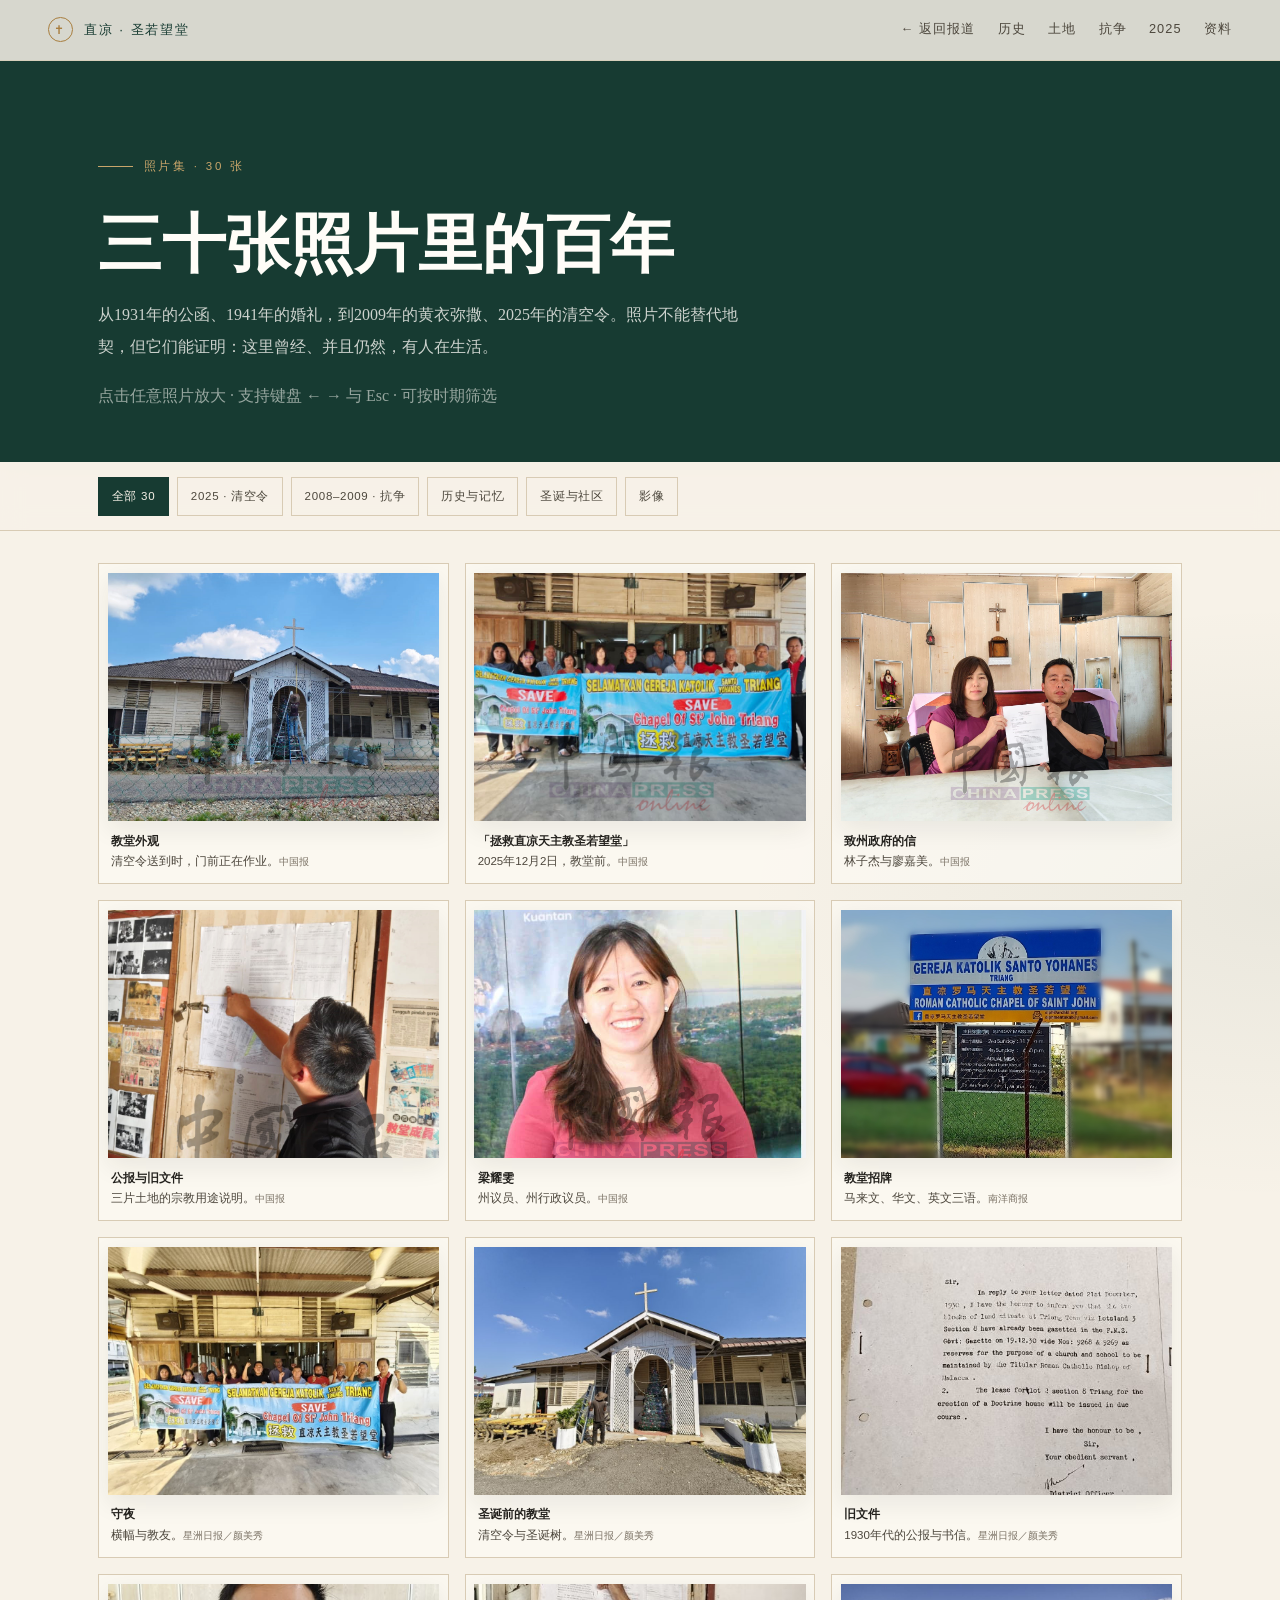
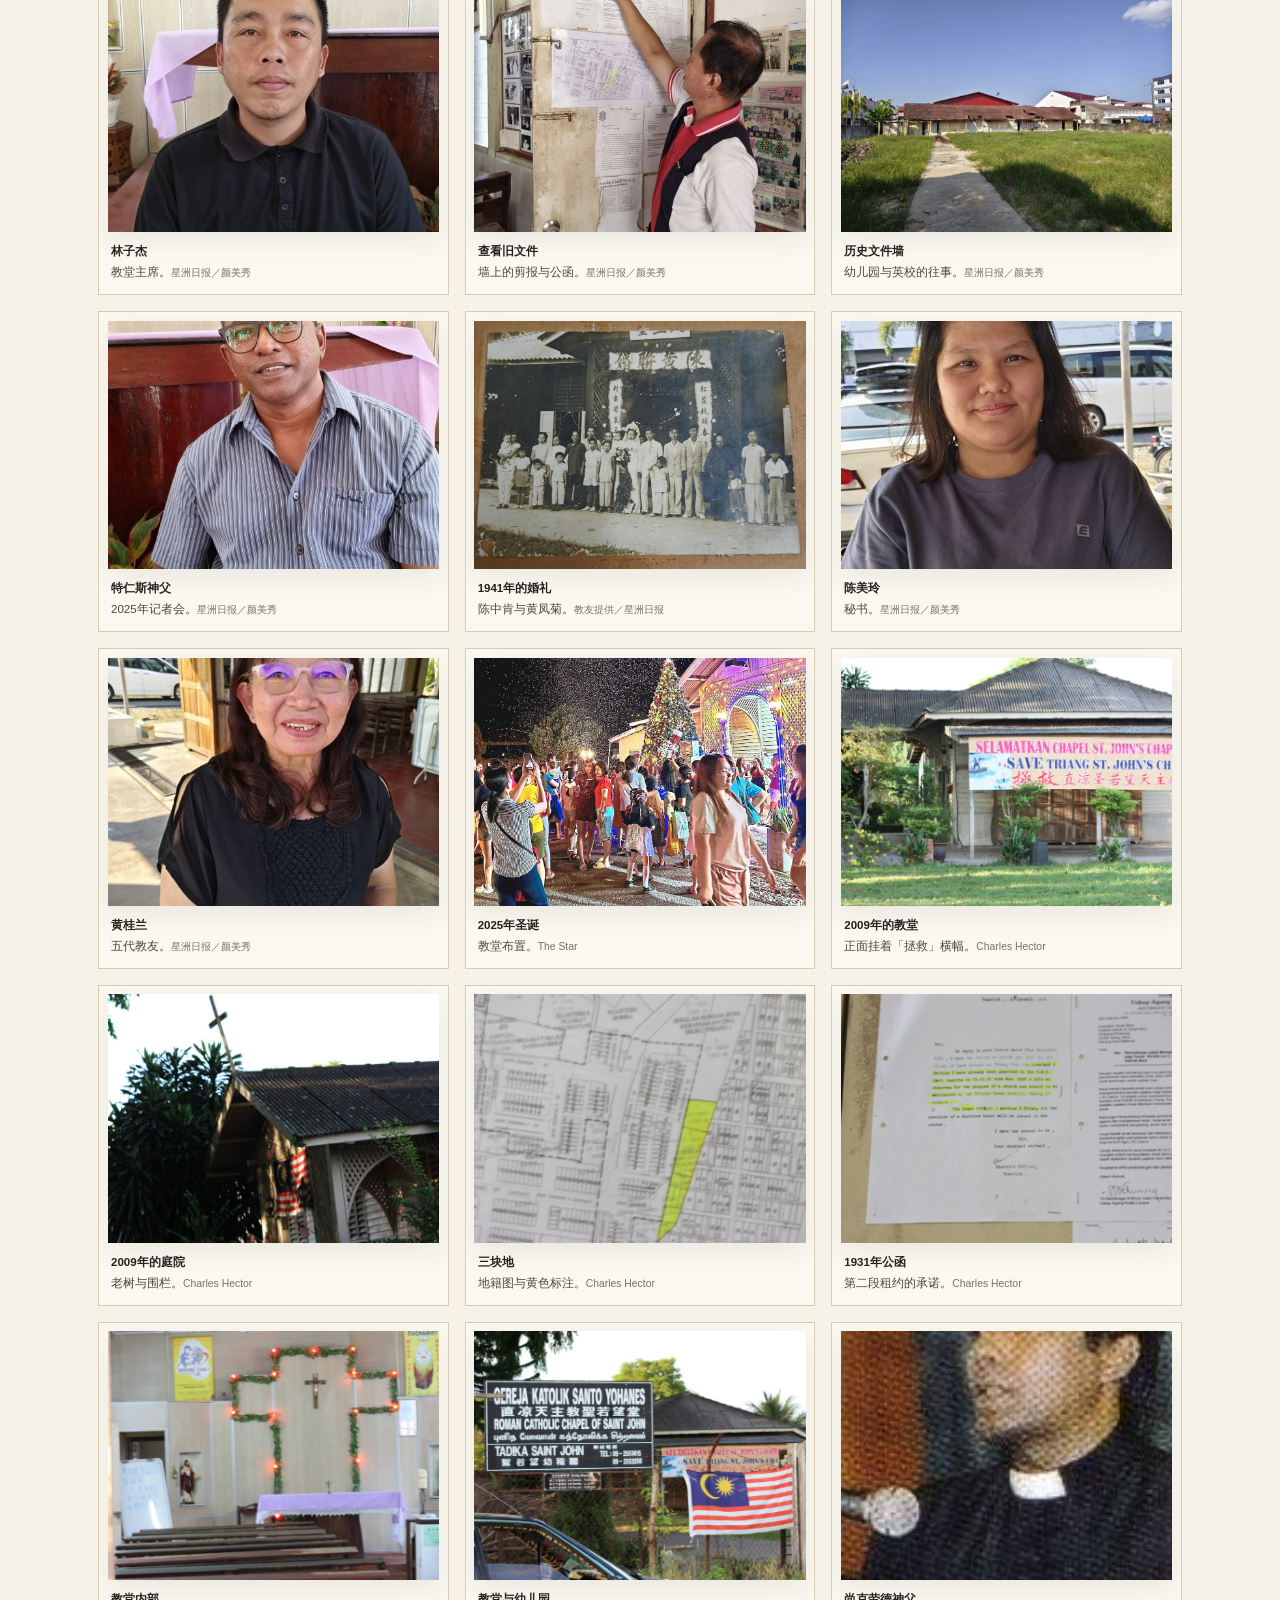
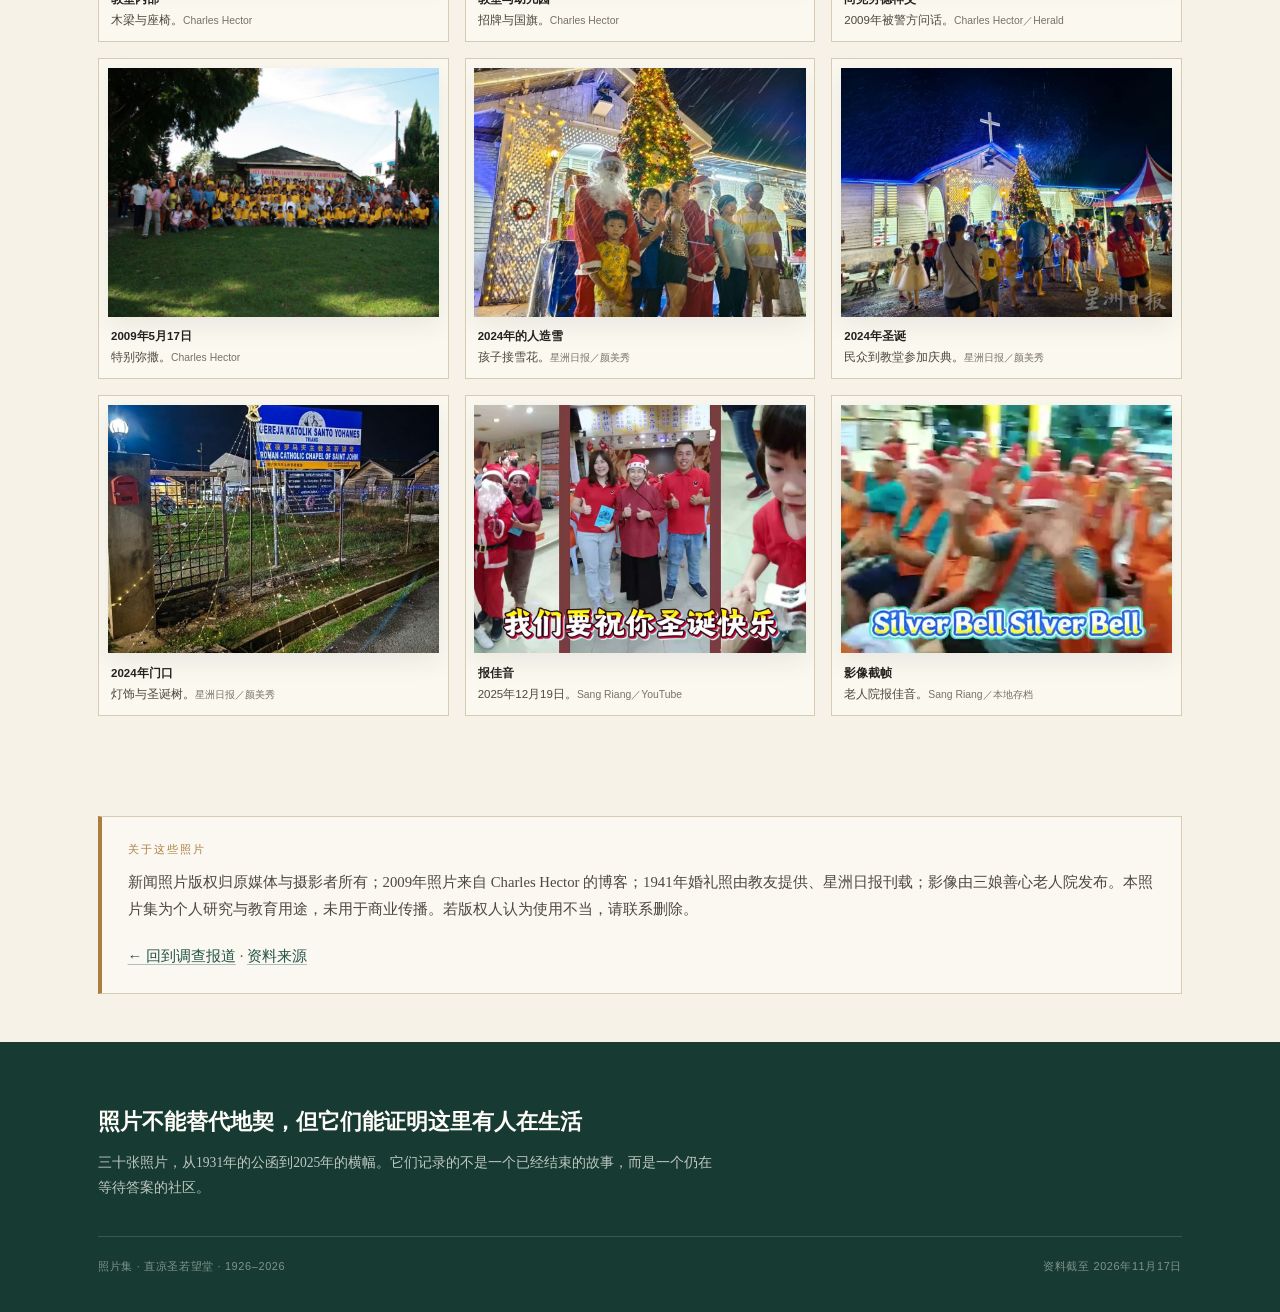
==== 照片集.html @ d8bc38b2 "Add Triang St John Chapel research report, photo album and PDFs" ====
<!DOCTYPE html>
<html lang="zh-Hans">
<head>
<meta charset="utf-8">
<meta name="viewport" content="width=device-width, initial-scale=1">
<script>document.documentElement.classList.add('js');</script>
<title>照片集｜直凉圣若望堂：三十张照片里的百年</title>
<meta name="description" content="直凉圣若望堂照片集：1931年公函、1941年婚礼、2009年抗争、2025年清空令与圣诞社区，共30张，附说明与来源。">
<link rel="stylesheet" href="assets/style.css">
</head>
<body>

<div id="progress"></div>

<nav class="nav" id="nav">
  <a class="brand" href="index.html"><span class="cross">✝</span><span>直凉 · 圣若望堂</span></a>
  <button class="nav-toggle" id="navToggle" aria-label="打开目录" aria-expanded="false">目录</button>
  <div class="nav-links" id="navLinks">
    <a href="index.html">← 返回报道</a>
    <a href="index.html#history">历史</a>
    <a href="index.html#land">土地</a>
    <a href="index.html#struggle">抗争</a>
    <a href="index.html#crisis2025">2025</a>
    <a href="index.html#sources">资料</a>
  </div>
</nav>

<header class="album-hero">
  <div class="wrap">
    <div class="kicker">照片集 · 30 张</div>
    <h1>三十张照片里的百年</h1>
    <p>从1931年的公函、1941年的婚礼，到2009年的黄衣弥撒、2025年的清空令。照片不能替代地契，但它们能证明：这里曾经、并且仍然，有人在生活。</p>
    <p class="small" style="color:rgba(255,253,248,.55);margin-top:1.2rem">点击任意照片放大 · 支持键盘 ← → 与 Esc · 可按时期筛选</p>
  </div>
</header>

<div class="filters">
  <div class="wrap">
    <button class="filter-btn active" data-filter="all">全部 30</button>
    <button class="filter-btn" data-filter="2025">2025 · 清空令</button>
    <button class="filter-btn" data-filter="2009">2008–2009 · 抗争</button>
    <button class="filter-btn" data-filter="history">历史与记忆</button>
    <button class="filter-btn" data-filter="life">圣诞与社区</button>
    <button class="filter-btn" data-filter="video">影像</button>
  </div>
</div>

<main class="wrap">
  <div class="album-grid">

    <figure class="photo" id="p01" data-cat="2025" data-full="images/01_chapel_exterior_2025.jpg" data-cap="教堂外观：清空令送到时，工人正在门前作业，门内已见圣诞树。" data-credit="中国报，2025年12月2日">
      <img src="images/01_chapel_exterior_2025.jpg" alt="直凉圣若望堂外观" loading="lazy">
      <figcaption class="pc"><b>教堂外观</b>清空令送到时，门前正在作业。<span>中国报</span></figcaption>
    </figure>

    <figure class="photo" id="p02" data-cat="2025" data-full="images/02_banner_2025.jpg" data-cap="教友在教堂前拉起「拯救直凉天主教圣若望堂」横幅。" data-credit="中国报，2025年12月2日">
      <img src="images/02_banner_2025.jpg" alt="教友拉起拯救教堂横幅" loading="lazy">
      <figcaption class="pc"><b>「拯救直凉天主教圣若望堂」</b>2025年12月2日，教堂前。<span>中国报</span></figcaption>
    </figure>

    <figure class="photo" id="p03" data-cat="2025" data-full="images/03_lim_liow_letter_2025.jpg" data-cap="林子杰（右）与廖嘉美展示准备提呈给州政府的信函。" data-credit="中国报，2025年12月2日">
      <img src="images/03_lim_liow_letter_2025.jpg" alt="林子杰与廖嘉美展示信函" loading="lazy">
      <figcaption class="pc"><b>致州政府的信</b>林子杰与廖嘉美。<span>中国报</span></figcaption>
    </figure>

    <figure class="photo" id="p04" data-cat="2025" data-full="images/04_gazette_document_2025.jpg" data-cap="教堂理事向记者展示政府公报与历史文件，说明三片土地为宗教用途。" data-credit="中国报，2025年12月2日">
      <img src="images/04_gazette_document_2025.jpg" alt="政府公报与历史文件" loading="lazy">
      <figcaption class="pc"><b>公报与旧文件</b>三片土地的宗教用途说明。<span>中国报</span></figcaption>
    </figure>

    <figure class="photo" id="p05" data-cat="2025" data-full="images/05_liang_yaowen_2025.jpg" data-cap="梁耀雯，直凉州议员兼彭亨州行政议员。" data-credit="中国报，2025年12月2日">
      <img src="images/05_liang_yaowen_2025.jpg" alt="梁耀雯" loading="lazy">
      <figcaption class="pc"><b>梁耀雯</b>州议员、州行政议员。<span>中国报</span></figcaption>
    </figure>

    <figure class="photo" id="p06" data-cat="2025" data-full="images/06_chapel_nanyang_2025.jpg" data-cap="教堂入口的招牌：Gereja Katolik Santo Yohanes / Roman Catholic Chapel of Saint John，下方是主日弥撒时间。" data-credit="南洋商报，2025年12月2日">
      <img src="images/06_chapel_nanyang_2025.jpg" alt="圣若望堂招牌" loading="lazy">
      <figcaption class="pc"><b>教堂招牌</b>马来文、华文、英文三语。<span>南洋商报</span></figcaption>
    </figure>

    <figure class="photo" id="p07" data-cat="2025" data-full="images/07_banner_sinchew_2025.jpg" data-cap="众人在教堂前高举「拯救直凉天主教圣若望堂」横幅。" data-credit="星洲日报／颜美秀，2025年12月2日">
      <img src="images/07_banner_sinchew_2025.jpg" alt="星洲日报横幅照片" loading="lazy">
      <figcaption class="pc"><b>守夜</b>横幅与教友。<span>星洲日报／颜美秀</span></figcaption>
    </figure>

    <figure class="photo" id="p08" data-cat="2025" data-full="images/08_church_before_christmas_2025.jpg" data-cap="清空令送到时，教堂正在准备圣诞：工人在门前搭梯布置，门内已经立起一棵圣诞树。" data-credit="星洲日报／颜美秀，2025年12月">
      <img src="images/08_church_before_christmas_2025.jpg" alt="教堂前的圣诞布置" loading="lazy">
      <figcaption class="pc"><b>圣诞前的教堂</b>清空令与圣诞树。<span>星洲日报／颜美秀</span></figcaption>
    </figure>

    <figure class="photo" id="p09" data-cat="2025" data-full="images/09_gazette_sinchew_2025.jpg" data-cap="教会保存的历史文件，包括1930年代的公报与来往书信。" data-credit="星洲日报／颜美秀，2025年12月2日">
      <img src="images/09_gazette_sinchew_2025.jpg" alt="教会保存的历史文件" loading="lazy">
      <figcaption class="pc"><b>旧文件</b>1930年代的公报与书信。<span>星洲日报／颜美秀</span></figcaption>
    </figure>

    <figure class="photo" id="p10" data-cat="2025" data-full="images/10_lim_sinchew_2025.jpg" data-cap="林子杰，教堂主席。" data-credit="星洲日报／颜美秀，2025年12月2日">
      <img src="images/10_lim_sinchew_2025.jpg" alt="林子杰" loading="lazy">
      <figcaption class="pc"><b>林子杰</b>教堂主席。<span>星洲日报／颜美秀</span></figcaption>
    </figure>

    <figure class="photo" id="p11" data-cat="2025" data-full="images/11_chua_sinchew_2025.jpg" data-cap="有人在教堂内查看墙上的历史文件与剪报。" data-credit="星洲日报／颜美秀，2025年12月2日">
      <img src="images/11_chua_sinchew_2025.jpg" alt="查看历史文件" loading="lazy">
      <figcaption class="pc"><b>查看旧文件</b>墙上的剪报与公函。<span>星洲日报／颜美秀</span></figcaption>
    </figure>

    <figure class="photo" id="p12" data-cat="2025" data-full="images/12_liow_sinchew_2025.jpg" data-cap="教堂理事在历史文件墙前，说明幼儿园与英校的往事。" data-credit="星洲日报／颜美秀，2025年12月2日">
      <img src="images/12_liow_sinchew_2025.jpg" alt="理事查看历史文件" loading="lazy">
      <figcaption class="pc"><b>历史文件墙</b>幼儿园与英校的往事。<span>星洲日报／颜美秀</span></figcaption>
    </figure>

    <figure class="photo" id="p13" data-cat="2025" data-full="images/13_fr_terrance_sinchew_2025.jpg" data-cap="特仁斯神父（Fr Terrance Thomas）。" data-credit="星洲日报／颜美秀，2025年12月2日">
      <img src="images/13_fr_terrance_sinchew_2025.jpg" alt="特仁斯神父" loading="lazy">
      <figcaption class="pc"><b>特仁斯神父</b>2025年记者会。<span>星洲日报／颜美秀</span></figcaption>
    </figure>

    <figure class="photo" id="p14" data-cat="history" data-full="images/14_wedding_1941.jpg" data-cap="1941年，已故教友陈中肯与黄凤菊在圣若望堂举行婚礼。" data-credit="教友提供；星洲日报刊载，2025年12月3日">
      <img src="images/14_wedding_1941.jpg" alt="1941年婚礼照" loading="lazy">
      <figcaption class="pc"><b>1941年的婚礼</b>陈中肯与黄凤菊。<span>教友提供／星洲日报</span></figcaption>
    </figure>

    <figure class="photo" id="p15" data-cat="2025" data-full="images/15_tan_sinchew_2025.jpg" data-cap="陈美玲，教堂秘书。她的先祖1941年在教堂结婚。" data-credit="星洲日报／颜美秀，2025年12月2日">
      <img src="images/15_tan_sinchew_2025.jpg" alt="陈美玲" loading="lazy">
      <figcaption class="pc"><b>陈美玲</b>秘书。<span>星洲日报／颜美秀</span></figcaption>
    </figure>

    <figure class="photo" id="p16" data-cat="2025" data-full="images/16_ng_sinchew_2025.jpg" data-cap="黄桂兰（66岁），家族五代人在此。" data-credit="星洲日报／颜美秀，2025年12月2日">
      <img src="images/16_ng_sinchew_2025.jpg" alt="黄桂兰" loading="lazy">
      <figcaption class="pc"><b>黄桂兰</b>五代教友。<span>星洲日报／颜美秀</span></figcaption>
    </figure>

    <figure class="photo" id="p17" data-cat="life" data-full="images/17_christmas_star_2025.webp" data-cap="2025年圣诞，教堂的布置。" data-credit="The Star，2025年12月10日">
      <img src="images/17_christmas_star_2025.webp" alt="2025年圣诞布置" loading="lazy">
      <figcaption class="pc"><b>2025年圣诞</b>教堂布置。<span>The Star</span></figcaption>
    </figure>

    <figure class="photo" id="p18" data-cat="2009" data-full="images/18_2009_exterior.jpg" data-cap="2009年的圣若望堂：木造建筑、老树，正面挂着「SELAMATKAN / SAVE TRIANG ST. JOHN'S CHAPEL」横幅。" data-credit="Charles Hector，2009年5月">
      <img src="images/18_2009_exterior.jpg" alt="2009年教堂与拯救横幅" loading="lazy">
      <figcaption class="pc"><b>2009年的教堂</b>正面挂着「拯救」横幅。<span>Charles Hector</span></figcaption>
    </figure>

    <figure class="photo" id="p19" data-cat="2009" data-full="images/19_2009_exterior2.jpg" data-cap="2009年的教堂庭院与围栏。" data-credit="Charles Hector，2009年5月">
      <img src="images/19_2009_exterior2.jpg" alt="2009年教堂庭院" loading="lazy">
      <figcaption class="pc"><b>2009年的庭院</b>老树与围栏。<span>Charles Hector</span></figcaption>
    </figure>

    <figure class="photo" id="p20" data-cat="2009" data-full="images/20_2009_lots_map.jpg" data-cap="三块地的地籍图：第一段幼儿园、第二段教堂、第三段道路。" data-credit="Charles Hector，2009年5月">
      <img src="images/20_2009_lots_map.jpg" alt="三块地地籍图" loading="lazy">
      <figcaption class="pc"><b>三块地</b>地籍图与黄色标注。<span>Charles Hector</span></figcaption>
    </figure>

    <figure class="photo" id="p21" data-cat="history" data-full="images/21_1931_letter.jpg" data-cap="1931年1月6日，淡马鲁县署公函：第一段与第三段已宪报，第二段租约「将适时颁发」。" data-credit="Charles Hector，2009年翻拍">
      <img src="images/21_1931_letter.jpg" alt="1931年公函" loading="lazy">
      <figcaption class="pc"><b>1931年公函</b>第二段租约的承诺。<span>Charles Hector</span></figcaption>
    </figure>

    <figure class="photo" id="p22" data-cat="2009" data-full="images/22_2009_interior.jpg" data-cap="教堂内部：木梁、白墙、简单座椅。" data-credit="Charles Hector，2009年5月">
      <img src="images/22_2009_interior.jpg" alt="教堂内部" loading="lazy">
      <figcaption class="pc"><b>教堂内部</b>木梁与座椅。<span>Charles Hector</span></figcaption>
    </figure>

    <figure class="photo" id="p23" data-cat="2009" data-full="images/23_2009_sign.jpg" data-cap="教堂与幼儿园的招牌：Gereja Katolik Santo Yohanes 与 Tadika Saint John 并列，旁边插着国旗。" data-credit="Charles Hector，2009年5月">
      <img src="images/23_2009_sign.jpg" alt="教堂与幼儿园招牌" loading="lazy">
      <figcaption class="pc"><b>教堂与幼儿园</b>招牌与国旗。<span>Charles Hector</span></figcaption>
    </figure>

    <figure class="photo" id="p24" data-cat="2009" data-full="images/24_fr_jean_claude_2009.JPG" data-cap="尚克劳德·卢尔德神父（Fr Jean-Claude Lourdes），2009年教堂管理员，5月22日被警方问话45分钟。档案照，画质有限。" data-credit="Charles Hector／Herald Malaysia，2009年">
      <img src="images/24_fr_jean_claude_2009.JPG" alt="尚克劳德神父" loading="lazy">
      <figcaption class="pc"><b>尚克劳德神父</b>2009年被警方问话。<span>Charles Hector／Herald</span></figcaption>
    </figure>

    <figure class="photo" id="p25" data-cat="2009" data-full="images/25_mass_2009.jpg" data-cap="2009年5月17日，圣若望堂特别弥撒。教友穿黄衣，外州教会也有人来声援。" data-credit="Charles Hector，2009年5月17日">
      <img src="images/25_mass_2009.jpg" alt="2009年特别弥撒" loading="lazy">
      <figcaption class="pc"><b>2009年5月17日</b>特别弥撒。<span>Charles Hector</span></figcaption>
    </figure>

    <figure class="photo" id="p26" data-cat="life" data-full="images/26_christmas_snow_2024.jpg" data-cap="2024年圣诞，教堂布置人造雪，孩子在庭院里接「雪花」。" data-credit="星洲日报／颜美秀，2024年12月25日">
      <img src="images/26_christmas_snow_2024.jpg" alt="2024年人造雪" loading="lazy">
      <figcaption class="pc"><b>2024年的人造雪</b>孩子接雪花。<span>星洲日报／颜美秀</span></figcaption>
    </figure>

    <figure class="photo" id="p27" data-cat="life" data-full="images/27_christmas_crowd_2024.jpg" data-cap="2024年圣诞，民众到百年教堂参加庆典。" data-credit="星洲日报／颜美秀，2024年12月25日">
      <img src="images/27_christmas_crowd_2024.jpg" alt="2024年圣诞人群" loading="lazy">
      <figcaption class="pc"><b>2024年圣诞</b>民众到教堂参加庆典。<span>星洲日报／颜美秀</span></figcaption>
    </figure>

    <figure class="photo" id="p28" data-cat="life" data-full="images/28_christmas_gate_2024.jpg" data-cap="2024年圣诞，教堂入口的灯饰布置成圣诞树形状。" data-credit="星洲日报／颜美秀，2024年12月25日">
      <img src="images/28_christmas_gate_2024.jpg" alt="2024年门口灯饰" loading="lazy">
      <figcaption class="pc"><b>2024年门口</b>灯饰与圣诞树。<span>星洲日报／颜美秀</span></figcaption>
    </figure>

    <figure class="photo" id="p29" data-cat="video" data-full="images/29_video_thumb_caroling.jpg" data-cap="2025年12月19日，教堂赴三娘善心老人院报佳音。影片缩略图。" data-credit="Sang Riang Senior Citizen's Home／YouTube">
      <img src="images/29_video_thumb_caroling.jpg" alt="报佳音影片缩略图" loading="lazy">
      <figcaption class="pc"><b>报佳音</b>2025年12月19日。<span>Sang Riang／YouTube</span></figcaption>
    </figure>

    <figure class="photo" id="p30" data-cat="video" data-full="images/30_video_poster.jpg" data-cap="报佳音影像截帧：教堂一行20人探访老人院，献唱圣诞歌曲。" data-credit="Sang Riang Senior Citizen's Home／本地存档">
      <img src="images/30_video_poster.jpg" alt="报佳音影像截帧" loading="lazy">
      <figcaption class="pc"><b>影像截帧</b>老人院报佳音。<span>Sang Riang／本地存档</span></figcaption>
    </figure>

  </div>

  <div class="note" style="max-width:100%;margin-bottom:3rem">
    <span class="label">关于这些照片</span>
    <p>新闻照片版权归原媒体与摄影者所有；2009年照片来自 Charles Hector 的博客；1941年婚礼照由教友提供、星洲日报刊载；影像由三娘善心老人院发布。本照片集为个人研究与教育用途，未用于商业传播。若版权人认为使用不当，请联系删除。</p>
    <p style="margin-top:.6rem"><a href="index.html">← 回到调查报道</a> · <a href="index.html#sources">资料来源</a></p>
  </div>
</main>

<footer>
  <div class="wrap">
    <h3>照片不能替代地契，但它们能证明这里有人在生活</h3>
    <p>三十张照片，从1931年的公函到2025年的横幅。它们记录的不是一个已经结束的故事，而是一个仍在等待答案的社区。</p>
    <div class="footer-bottom">
      <span>照片集 · 直凉圣若望堂 · 1926–2026</span>
      <span>资料截至 2026年11月17日</span>
    </div>
  </div>
</footer>

<button id="to-top" aria-label="回到顶部">↑</button>

<div class="lightbox" id="lightbox" role="dialog" aria-modal="true" aria-label="照片放大">
  <div class="lb-count" id="lbCount"></div>
  <button class="lb-close" id="lbClose" aria-label="关闭">✕</button>
  <button class="lb-prev" id="lbPrev" aria-label="上一张">‹</button>
  <div class="lb-stage">
    <img id="lbImg" src="" alt="">
    <div class="lb-cap" id="lbCap"></div>
  </div>
  <button class="lb-next" id="lbNext" aria-label="下一张">›</button>
</div>

<script src="assets/app.js"></script>
</body>
</html>
---- assets/style.css ----
/* =========================================================
   直凉圣若望堂 · 调查报道与照片集
   A quiet, editorial design: paper, ink, deep green, old gold.
   ========================================================= */

:root{
  --paper:#f7f2e8;
  --paper-2:#efe6d6;
  --paper-3:#e7dcc8;
  --ink:#23211d;
  --ink-soft:#4d473d;
  --muted:#7a7164;
  --line:#d8cbb4;
  --green:#173b32;
  --green-2:#245446;
  --gold:#a97e3f;
  --gold-2:#c8a56a;
  --red:#8a3324;
  --white:#fffdf8;
  --shadow:0 18px 50px rgba(35,33,29,.12);
  --shadow-sm:0 8px 24px rgba(35,33,29,.08);
  --radius:3px;
  --max:1180px;
  --read:760px;
  --font-serif:"Noto Serif SC","Source Han Serif SC","Songti SC","STSong","SimSun",serif;
  --font-sans:"Noto Sans SC","Source Han Sans SC","Microsoft YaHei","PingFang SC",sans-serif;
}

*{box-sizing:border-box}
html{scroll-behavior:smooth}
body{
  margin:0;
  background:
    radial-gradient(1200px 600px at 10% -10%, rgba(169,126,63,.08), transparent 60%),
    radial-gradient(900px 500px at 100% 20%, rgba(23,59,50,.06), transparent 60%),
    var(--paper);
  color:var(--ink);
  font-family:var(--font-serif);
  font-size:18px;
  line-height:1.95;
  -webkit-font-smoothing:antialiased;
  text-rendering:optimizeLegibility;
}
::selection{background:rgba(169,126,63,.28)}
img{max-width:100%;display:block}
a{color:var(--green-2);text-decoration-color:rgba(36,84,70,.35);text-underline-offset:.18em}
a:hover{color:var(--red)}
button{font:inherit}
hr{border:0;border-top:1px solid var(--line);margin:3rem 0}

/* ---------- reading progress ---------- */
#progress{
  position:fixed;top:0;left:0;height:3px;width:0;
  background:linear-gradient(90deg,var(--gold),var(--gold-2));
  z-index:120;transition:width .08s linear;
}

/* ---------- navigation ---------- */
.nav{
  position:fixed;top:0;left:0;right:0;z-index:100;
  display:flex;align-items:center;justify-content:space-between;
  gap:1rem;
  padding:.85rem clamp(1rem,4vw,3rem);
  background:rgba(247,242,232,.86);
  backdrop-filter:blur(14px);
  border-bottom:1px solid rgba(216,203,180,.65);
  transition:transform .3s ease, background .3s ease;
}
.nav.is-hidden{transform:translateY(-100%)}
.brand{
  display:flex;align-items:center;gap:.7rem;
  font-family:var(--font-sans);font-size:.84rem;letter-spacing:.14em;
  color:var(--green);text-decoration:none;white-space:nowrap;
}
.brand .cross{
  width:1.55rem;height:1.55rem;border:1px solid var(--gold);
  display:grid;place-items:center;color:var(--gold);font-size:.72rem;
  border-radius:50%;
}
.nav-links{display:flex;align-items:center;gap:1.4rem;font-family:var(--font-sans);font-size:.8rem;letter-spacing:.08em}
.nav-links a{color:var(--ink-soft);text-decoration:none;padding:.2rem 0;border-bottom:1px solid transparent}
.nav-links a:hover{border-color:var(--gold);color:var(--green)}
.nav-toggle{display:none;background:none;border:1px solid var(--line);color:var(--green);padding:.4rem .6rem;cursor:pointer}

/* ---------- hero ---------- */
.hero{
  position:relative;min-height:94vh;display:flex;align-items:flex-end;
  padding:8rem clamp(1.2rem,5vw,4rem) clamp(2.4rem,6vw,5rem);
  color:var(--white);
  overflow:hidden;
  background:var(--green);
}
.hero-bg{position:absolute;inset:0;background-size:cover;background-position:center 55%;filter:saturate(.82) contrast(1.02);transform:scale(1.02)}
.hero::after{
  content:"";position:absolute;inset:0;
  background:
    linear-gradient(180deg,rgba(10,26,22,.56) 0%,rgba(10,26,22,.16) 36%,rgba(10,26,22,.88) 100%),
    linear-gradient(90deg,rgba(10,26,22,.78) 0%,rgba(10,26,22,.36) 52%,rgba(10,26,22,.04) 84%);
}
.hero-inner{position:relative;z-index:2;max-width:var(--max);margin:0 auto;width:100%}
.kicker{
  display:inline-flex;align-items:center;gap:.65rem;
  font-family:var(--font-sans);font-size:.72rem;letter-spacing:.24em;
  text-transform:uppercase;color:var(--gold-2);margin-bottom:1.4rem;
}
.kicker::before{content:"";width:2.2rem;height:1px;background:var(--gold-2)}
.hero h1{
  margin:0 0 1.1rem;max-width:14ch;
  font-size:clamp(2.55rem,6.2vw,5.4rem);
  line-height:1.13;font-weight:600;letter-spacing:.01em;
  text-shadow:0 4px 30px rgba(0,0,0,.25);
}
.hero h1 em{font-style:normal;color:var(--gold-2)}
.hero .sub{
  max-width:46rem;font-size:clamp(1rem,1.5vw,1.22rem);line-height:1.8;
  color:rgba(255,253,248,.88);margin:0 0 1.6rem;
}
.hero .meta{
  display:flex;flex-wrap:wrap;gap:.7rem 1.4rem;
  font-family:var(--font-sans);font-size:.75rem;letter-spacing:.1em;
  color:rgba(255,253,248,.66);
  border-top:1px solid rgba(255,253,248,.18);padding-top:1.1rem;
}
.scroll-cue{
  position:absolute;right:clamp(1.2rem,5vw,4rem);bottom:2rem;z-index:3;
  font-family:var(--font-sans);font-size:.68rem;letter-spacing:.2em;
  color:rgba(255,253,248,.6);writing-mode:vertical-rl;
}

/* ---------- layout ---------- */
.wrap{max-width:var(--max);margin:0 auto;padding:0 clamp(1.2rem,5vw,3rem)}
.read{max-width:var(--read);margin:0 auto}
section{padding:clamp(3.4rem,7vw,6.5rem) 0}
.section-head{max-width:var(--read);margin:0 auto 2.2rem}
.section-num{
  display:block;font-family:var(--font-sans);font-size:.72rem;letter-spacing:.24em;
  color:var(--gold);margin-bottom:.85rem;
}
h2{
  font-size:clamp(1.85rem,3.4vw,2.85rem);line-height:1.3;font-weight:600;
  margin:.1rem 0 1rem;color:var(--green);letter-spacing:.01em;
}
h3{font-size:clamp(1.18rem,1.7vw,1.45rem);line-height:1.55;margin:2.4rem 0 .8rem;color:var(--green)}
h4{font-family:var(--font-sans);font-size:.92rem;letter-spacing:.06em;margin:1.8rem 0 .5rem;color:var(--ink)}
p{margin:0 0 1.25rem}
.lede{font-size:clamp(1.12rem,1.55vw,1.28rem);line-height:1.95;color:var(--ink-soft)}
.small{font-size:.85rem;line-height:1.8;color:var(--muted)}
.center{text-align:center}

/* drop cap */
.dropcap::first-letter{
  float:left;font-size:5.1rem;line-height:.82;padding:.18rem .55rem 0 0;
  color:var(--gold);font-weight:600;
}

/* ---------- correction / note ---------- */
.note{
  background:rgba(255,253,248,.6);
  border:1px solid var(--line);
  border-left:4px solid var(--gold);
  padding:1.4rem 1.6rem;
  margin:2.2rem auto;
  max-width:var(--read);
  font-size:.92rem;line-height:1.85;color:var(--ink-soft);
}
.note strong{color:var(--green)}
.note p:last-child{margin-bottom:0}
.note .label{
  display:block;font-family:var(--font-sans);font-size:.68rem;letter-spacing:.2em;
  color:var(--gold);margin-bottom:.6rem;
}

/* ---------- anchors ---------- */
section[id],[id^="p"]{scroll-margin-top:5rem}

/* ---------- figures ---------- */
figure{margin:2.2rem 0}
figure img{width:100%;height:auto;background:var(--paper-3);box-shadow:var(--shadow-sm)}
figcaption{
  font-family:var(--font-sans);font-size:.75rem;line-height:1.7;color:var(--muted);
  padding:.7rem .2rem 0;border-top:1px solid var(--line);margin-top:.6rem;
}
figcaption b{color:var(--ink-soft);font-weight:500}
figure.bleed{max-width:960px;margin-left:auto;margin-right:auto}
figure.portrait{max-width:560px;margin-left:auto;margin-right:auto}

/* image pair */
.duo{display:grid;grid-template-columns:1fr 1fr;gap:1.2rem;align-items:start}
.duo figure{margin:0}
.trio{display:grid;grid-template-columns:repeat(3,1fr);gap:1rem;align-items:start}
.trio figure{margin:0}

/* ---------- pull quote ---------- */
.pull{
  margin:3rem auto;max-width:820px;padding:1.8rem 0 1.8rem 2rem;
  border-left:3px solid var(--gold);
  font-size:clamp(1.25rem,2.1vw,1.62rem);line-height:1.8;color:var(--green);
}
.pull p{margin:0}
.pull cite{
  display:block;margin-top:1rem;font-family:var(--font-sans);font-style:normal;
  font-size:.76rem;letter-spacing:.08em;color:var(--muted);
}

/* ---------- stat strip ---------- */
.stats{
  display:grid;grid-template-columns:repeat(4,1fr);gap:1px;
  background:var(--line);border:1px solid var(--line);
  margin:2.6rem 0;
}
.stat{background:var(--paper);padding:1.5rem 1.2rem}
.stat b{display:block;font-family:var(--font-serif);font-size:clamp(1.7rem,3vw,2.5rem);line-height:1;color:var(--green);font-weight:600}
.stat span{display:block;font-family:var(--font-sans);font-size:.72rem;letter-spacing:.1em;color:var(--muted);margin-top:.55rem}

/* ---------- timeline ---------- */
.timeline{position:relative;margin:2.8rem 0 1rem;padding-left:2.1rem}
.timeline::before{content:"";position:absolute;left:.48rem;top:.4rem;bottom:.4rem;width:1px;background:var(--line)}
.tl-item{position:relative;margin:0 0 2.1rem}
.tl-item::before{
  content:"";position:absolute;left:-1.92rem;top:.55rem;width:9px;height:9px;
  border-radius:50%;background:var(--paper);border:2px solid var(--gold);
}
.tl-item.major::before{background:var(--red);border-color:var(--red);box-shadow:0 0 0 4px rgba(138,51,36,.12)}
.tl-date{font-family:var(--font-sans);font-size:.72rem;letter-spacing:.14em;color:var(--gold);margin-bottom:.25rem}
.tl-item h3{margin:0 0 .35rem;font-size:1.12rem}
.tl-item p{margin:0;font-size:.96rem;color:var(--ink-soft)}

/* ---------- lot diagram ---------- */
.lot-diagram{
  display:grid;grid-template-columns:1fr 1.15fr 1fr;gap:.7rem;
  margin:2.4rem 0 1rem;align-items:stretch;
}
.lot{
  border:1px solid var(--line);background:rgba(255,253,248,.55);
  padding:1.2rem 1rem;position:relative;min-height:190px;
  display:flex;flex-direction:column;justify-content:space-between;
}
.lot .tag{font-family:var(--font-sans);font-size:.65rem;letter-spacing:.14em;color:var(--muted)}
.lot h4{margin:.4rem 0 .3rem;font-size:1rem;letter-spacing:.02em}
.lot p{font-size:.8rem;line-height:1.7;margin:0;color:var(--ink-soft)}
.lot.lot-2{border:1px solid var(--red);background:rgba(138,51,36,.05);transform:translateY(-8px);box-shadow:var(--shadow-sm)}
.lot.lot-2 .tag,.lot.lot-2 h4{color:var(--red)}
.lot .status{
  display:inline-block;margin-top:.7rem;font-family:var(--font-sans);font-size:.64rem;
  letter-spacing:.08em;padding:.22rem .45rem;border:1px solid currentColor;color:var(--green);
}
.lot.lot-2 .status{color:var(--red)}
.road{
  grid-column:1/-1;border-top:2px dashed var(--line);padding-top:.55rem;
  font-family:var(--font-sans);font-size:.7rem;letter-spacing:.12em;color:var(--muted);
  display:flex;justify-content:space-between;
}

/* ---------- two-column blocks ---------- */
.split{display:grid;grid-template-columns:1.05fr .95fr;gap:3rem;align-items:start}
.split .sticky{position:sticky;top:6.5rem}
.panel{background:rgba(255,253,248,.55);border:1px solid var(--line);padding:1.5rem 1.6rem}
.panel h3{margin-top:0}
.panel p:last-child{margin-bottom:0}

/* ---------- question cards ---------- */
.questions{display:grid;grid-template-columns:1fr 1fr;gap:1.2rem;margin:2.2rem 0}
.q-card{border:1px solid var(--line);background:rgba(255,253,248,.5);padding:1.5rem 1.5rem 1.2rem}
.q-card .q{font-family:var(--font-sans);font-size:.68rem;letter-spacing:.18em;color:var(--gold);margin-bottom:.45rem}
.q-card h3{margin:0 0 .55rem;font-size:1.08rem}
.q-card p{font-size:.9rem;line-height:1.8;color:var(--ink-soft);margin:0}
.q-card .known{display:block;margin-top:.9rem;padding-top:.8rem;border-top:1px dashed var(--line);font-size:.8rem;color:var(--muted)}

/* ---------- people ---------- */
.people{display:grid;grid-template-columns:repeat(3,1fr);gap:1.2rem;margin:2.2rem 0}
.person{
  border:1px solid var(--line);background:rgba(255,253,248,.55);
  padding:1.4rem 1.3rem 1.2rem;
}
.person .initials{
  width:2.6rem;height:2.6rem;border-radius:50%;display:grid;place-items:center;
  background:var(--green);color:var(--gold-2);font-family:var(--font-serif);font-size:.9rem;
  margin-bottom:.9rem;letter-spacing:.02em;
}
.person h3{margin:0 0 .2rem;font-size:1.02rem}
.person .role{font-family:var(--font-sans);font-size:.68rem;letter-spacing:.08em;color:var(--gold);margin-bottom:.6rem}
.person p{font-size:.84rem;line-height:1.75;margin:0;color:var(--ink-soft)}

/* ---------- gallery preview ---------- */
.gallery-preview{display:grid;grid-template-columns:repeat(3,1fr);gap:.8rem;margin:2.4rem 0}
.gallery-preview a{display:block;position:relative;overflow:hidden;background:var(--paper-3)}
.gallery-preview img{width:100%;height:100%;aspect-ratio:4/3;object-fit:cover;transition:transform .7s ease,filter .7s ease}
.gallery-preview a:hover img{transform:scale(1.04);filter:brightness(.92)}
.gallery-preview .cap{
  position:absolute;left:0;right:0;bottom:0;padding:1.6rem .9rem .7rem;
  background:linear-gradient(transparent,rgba(10,26,22,.78));
  color:#fff;font-family:var(--font-sans);font-size:.7rem;line-height:1.5;
}

/* ---------- video ---------- */
.video-card{
  display:grid;grid-template-columns:1.35fr .65fr;gap:2rem;align-items:center;
  background:var(--green);color:var(--white);padding:1.2rem;margin:2.4rem 0;
}
.video-card video{width:100%;background:#000;display:block}
.video-card .v-text{padding:1rem 1.2rem 1rem .4rem}
.video-card .v-text h3{color:var(--white);margin:0 0 .5rem;font-size:1.25rem}
.video-card .v-text p{color:rgba(255,253,248,.78);font-size:.88rem;line-height:1.75;margin:0 0 .8rem}
.video-card .v-text a{color:var(--gold-2)}
.video-card .v-meta{font-family:var(--font-sans);font-size:.68rem;letter-spacing:.08em;color:rgba(255,253,248,.5)}

/* ---------- buttons / links ---------- */
.btn{
  display:inline-flex;align-items:center;gap:.6rem;
  font-family:var(--font-sans);font-size:.76rem;letter-spacing:.12em;
  padding:.8rem 1.2rem;border:1px solid var(--green);color:var(--green);
  text-decoration:none;background:transparent;transition:.25s ease;
}
.btn:hover{background:var(--green);color:var(--paper)}
.btn.gold{border-color:var(--gold);color:var(--gold)}
.btn.gold:hover{background:var(--gold);color:var(--paper)}
.btn.on-dark{border-color:rgba(255,253,248,.45);color:var(--white)}
.btn.on-dark:hover{background:var(--white);color:var(--green)}

/* ---------- sources ---------- */
.sources{list-style:none;padding:0;margin:1.8rem 0;counter-reset:src}
.sources li{
  position:relative;padding:1rem 0 1rem 3.2rem;border-top:1px solid var(--line);
  font-size:.86rem;line-height:1.8;color:var(--ink-soft);
}
.sources li::before{
  counter-increment:src;content:"[" counter(src) "]";
  position:absolute;left:0;top:1.02rem;font-family:var(--font-sans);
  font-size:.7rem;color:var(--gold);letter-spacing:.02em;
}
.sources li em{font-style:normal;color:var(--ink);font-weight:600}
.sources li a{word-break:break-all}
.sources li .date{color:var(--muted);font-family:var(--font-sans);font-size:.74rem;letter-spacing:.03em}

/* superscript citations */
sup.ref{font-size:.62em;line-height:0;vertical-align:super}
sup.ref a{
  font-family:var(--font-sans);color:var(--gold);text-decoration:none;
  padding:0 .1em;border-bottom:1px dotted var(--gold-2);
}
sup.ref a:hover{color:var(--red)}

/* ---------- footer ---------- */
footer{background:var(--green);color:rgba(255,253,248,.72);padding:4rem 0 2.2rem;margin-top:2rem}
footer .wrap{max-width:var(--max)}
footer h3{color:var(--white);font-size:1.35rem;margin:0 0 .7rem}
footer p{font-size:.85rem;line-height:1.85;max-width:620px}
footer a{color:var(--gold-2)}
.footer-bottom{
  border-top:1px solid rgba(255,253,248,.14);margin-top:2.2rem;padding-top:1.2rem;
  display:flex;justify-content:space-between;gap:1rem;flex-wrap:wrap;
  font-family:var(--font-sans);font-size:.68rem;letter-spacing:.06em;color:rgba(255,253,248,.45);
}

/* ---------- reveal ---------- */
/* Visible by default: if JavaScript fails, the report is still readable. */
.reveal{opacity:1;transform:none}
.js .reveal{opacity:0;transform:translateY(18px);transition:opacity .8s ease,transform .8s ease}
.js .reveal.in{opacity:1;transform:none}
@media (prefers-reduced-motion:reduce){
  .js .reveal{opacity:1;transform:none;transition:none}
  html{scroll-behavior:auto}
}

/* ---------- back to top ---------- */
#to-top{
  position:fixed;right:1.2rem;bottom:1.2rem;z-index:90;
  width:2.7rem;height:2.7rem;border:1px solid var(--line);border-radius:50%;
  background:rgba(247,242,232,.9);color:var(--green);cursor:pointer;
  display:grid;place-items:center;opacity:0;pointer-events:none;transition:.3s ease;
}
#to-top.show{opacity:1;pointer-events:auto}
#to-top:hover{background:var(--green);color:var(--paper)}

/* =========================================================
   Photo album
   ========================================================= */
.album-hero{
  padding:9rem 0 2rem;background:var(--green);color:var(--white);
}
.album-hero .wrap{max-width:var(--max)}
.album-hero h1{font-size:clamp(2.2rem,5vw,4rem);margin:.4rem 0 1rem;line-height:1.2}
.album-hero p{max-width:640px;color:rgba(255,253,248,.78);font-size:1rem}
.filters{
  position:sticky;top:3.4rem;z-index:50;
  background:rgba(247,242,232,.93);backdrop-filter:blur(12px);
  border-bottom:1px solid var(--line);
  padding:.9rem 0;margin-bottom:2rem;
}
.filters .wrap{display:flex;gap:.5rem;flex-wrap:wrap;align-items:center}
.filter-btn{
  font-family:var(--font-sans);font-size:.72rem;letter-spacing:.06em;
  padding:.45rem .8rem;border:1px solid var(--line);background:transparent;
  color:var(--ink-soft);cursor:pointer;transition:.2s ease;
}
.filter-btn:hover{border-color:var(--gold);color:var(--green)}
.filter-btn.active{background:var(--green);border-color:var(--green);color:var(--paper)}
.album-grid{
  display:grid;grid-template-columns:repeat(3,1fr);gap:1rem;
  padding-bottom:4rem;
}
.photo{
  position:relative;background:rgba(255,253,248,.55);border:1px solid var(--line);
  padding:.55rem .55rem .2rem;cursor:zoom-in;overflow:hidden;margin:0;
  transition:transform .35s ease,box-shadow .35s ease;
  break-inside:avoid;
}
.photo:focus-visible{outline:2px solid var(--gold);outline-offset:3px}
.photo:hover{transform:translateY(-3px);box-shadow:var(--shadow-sm)}
.photo img{width:100%;aspect-ratio:4/3;object-fit:cover;background:var(--paper-3)}
.photo .pc{padding:.65rem .2rem .55rem;border-top:0;margin-top:0;font-family:var(--font-sans);font-size:.72rem;line-height:1.6;color:var(--ink-soft)}
.photo .pc b{display:block;color:var(--ink);font-weight:600;margin-bottom:.15rem}
.photo .pc span{color:var(--muted);font-size:.65rem}
.photo.is-hidden{display:none}
.photo::after{
  content:"＋";position:absolute;right:.9rem;top:.9rem;
  width:1.7rem;height:1.7rem;display:grid;place-items:center;
  background:rgba(247,242,232,.9);color:var(--green);font-size:.9rem;
  opacity:0;transition:.2s ease;
}
.photo:hover::after{opacity:1}

/* lightbox */
.lightbox{
  position:fixed;inset:0;z-index:200;background:rgba(12,20,17,.96);
  display:none;align-items:center;justify-content:center;padding:2.2rem;
}
.lightbox.open{display:flex}
.lb-stage{max-width:min(1200px,92vw);max-height:86vh;display:flex;flex-direction:column;align-items:center}
.lb-stage img{max-width:100%;max-height:74vh;width:auto;height:auto;object-fit:contain;box-shadow:0 20px 60px rgba(0,0,0,.5)}
.lb-cap{color:rgba(255,253,248,.88);font-family:var(--font-sans);font-size:.8rem;line-height:1.7;text-align:center;margin-top:1rem;max-width:820px}
.lb-cap span{display:block;color:rgba(255,253,248,.45);font-size:.68rem;margin-top:.25rem}
.lb-close,.lb-prev,.lb-next{
  position:absolute;background:rgba(255,253,248,.08);border:1px solid rgba(255,253,248,.25);
  color:var(--white);width:2.8rem;height:2.8rem;cursor:pointer;display:grid;place-items:center;
  font-size:1.1rem;transition:.2s ease;
}
.lb-close:hover,.lb-prev:hover,.lb-next:hover{background:rgba(255,253,248,.2)}
.lb-close{top:1.2rem;right:1.2rem}
.lb-prev{left:1.2rem;top:50%;transform:translateY(-50%)}
.lb-next{right:1.2rem;top:50%;transform:translateY(-50%)}
.lb-count{position:absolute;left:1.4rem;top:1.4rem;color:rgba(255,253,248,.5);font-family:var(--font-sans);font-size:.72rem;letter-spacing:.1em}

/* ---------- responsive ---------- */
@media (max-width:900px){
  .nav-links{
    position:absolute;top:100%;left:0;right:0;background:var(--paper);
    flex-direction:column;align-items:flex-start;gap:0;padding:.5rem 1.2rem 1rem;
    border-bottom:1px solid var(--line);display:none;
  }
  .nav-links.open{display:flex}
  .nav-links a{padding:.65rem 0;width:100%;border-bottom:1px solid rgba(216,203,180,.6)}
  .nav-toggle{display:block}
  .split{grid-template-columns:1fr;gap:2rem}
  .split .sticky{position:static}
  .people{grid-template-columns:1fr 1fr}
  .questions{grid-template-columns:1fr}
  .video-card{grid-template-columns:1fr}
  .album-grid{grid-template-columns:1fr 1fr}
  .stats{grid-template-columns:1fr 1fr}
  .gallery-preview{grid-template-columns:1fr 1fr}
}
@media (max-width:640px){
  body{font-size:17px;line-height:1.9}
  .hero{min-height:88vh;padding-top:7rem}
  .hero h1{max-width:100%}
  .scroll-cue{display:none}
  .duo,.trio{grid-template-columns:1fr}
  .lot-diagram{grid-template-columns:1fr;gap:.6rem}
  .lot.lot-2{transform:none}
  .people{grid-template-columns:1fr}
  .album-grid{grid-template-columns:1fr}
  .gallery-preview{grid-template-columns:1fr}
  .stats{grid-template-columns:1fr 1fr}
  .pull{padding-left:1.1rem}
  .video-card{padding:.7rem}
  .album-hero{padding-top:7rem}
  .filters{top:3.1rem}
  .lb-prev{left:.4rem}.lb-next{right:.4rem}
}

/* ---------- print ---------- */
@media print{
  body{background:#fff;color:#000;font-size:10.5pt;line-height:1.7}
  .nav,#progress,#to-top,.scroll-cue,.filters,.lb-close,.lb-prev,.lb-next,.video-card video{display:none!important}
  .hero{min-height:auto;padding:2rem 0;background:#fff!important;color:#000}
  .hero::after{display:none}
  .hero-bg{display:none}
  .hero h1{color:#000;text-shadow:none;font-size:28pt}
  .hero .sub,.hero .meta{color:#333}
  .kicker{color:#8a6a2f}
  section{padding:1.2rem 0;page-break-inside:auto}
  h2{page-break-after:avoid;font-size:18pt}
  figure,blockquote,.q-card,.person,.tl-item{page-break-inside:avoid}
  a{color:#000;text-decoration:none}
  .reveal{opacity:1;transform:none}
  footer{background:#fff;color:#333;border-top:1px solid #ccc}
  footer h3{color:#000}
}
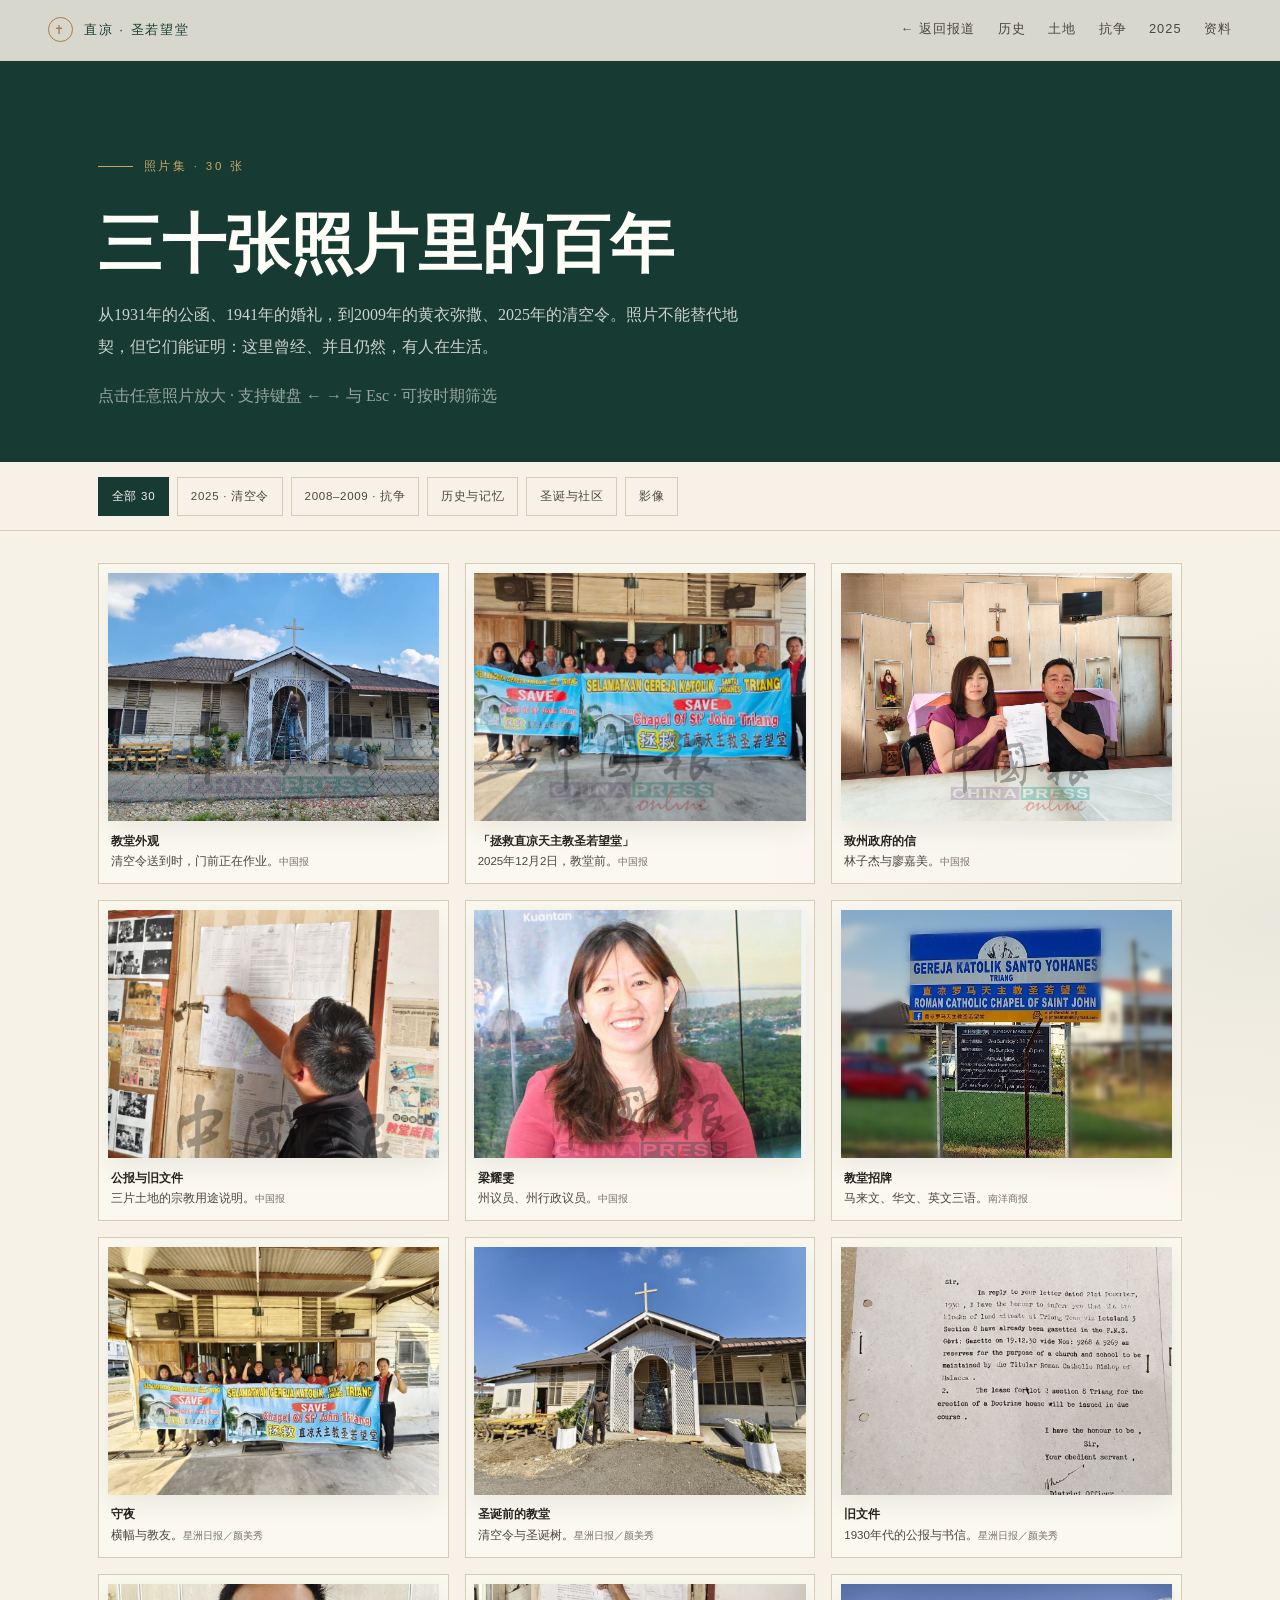
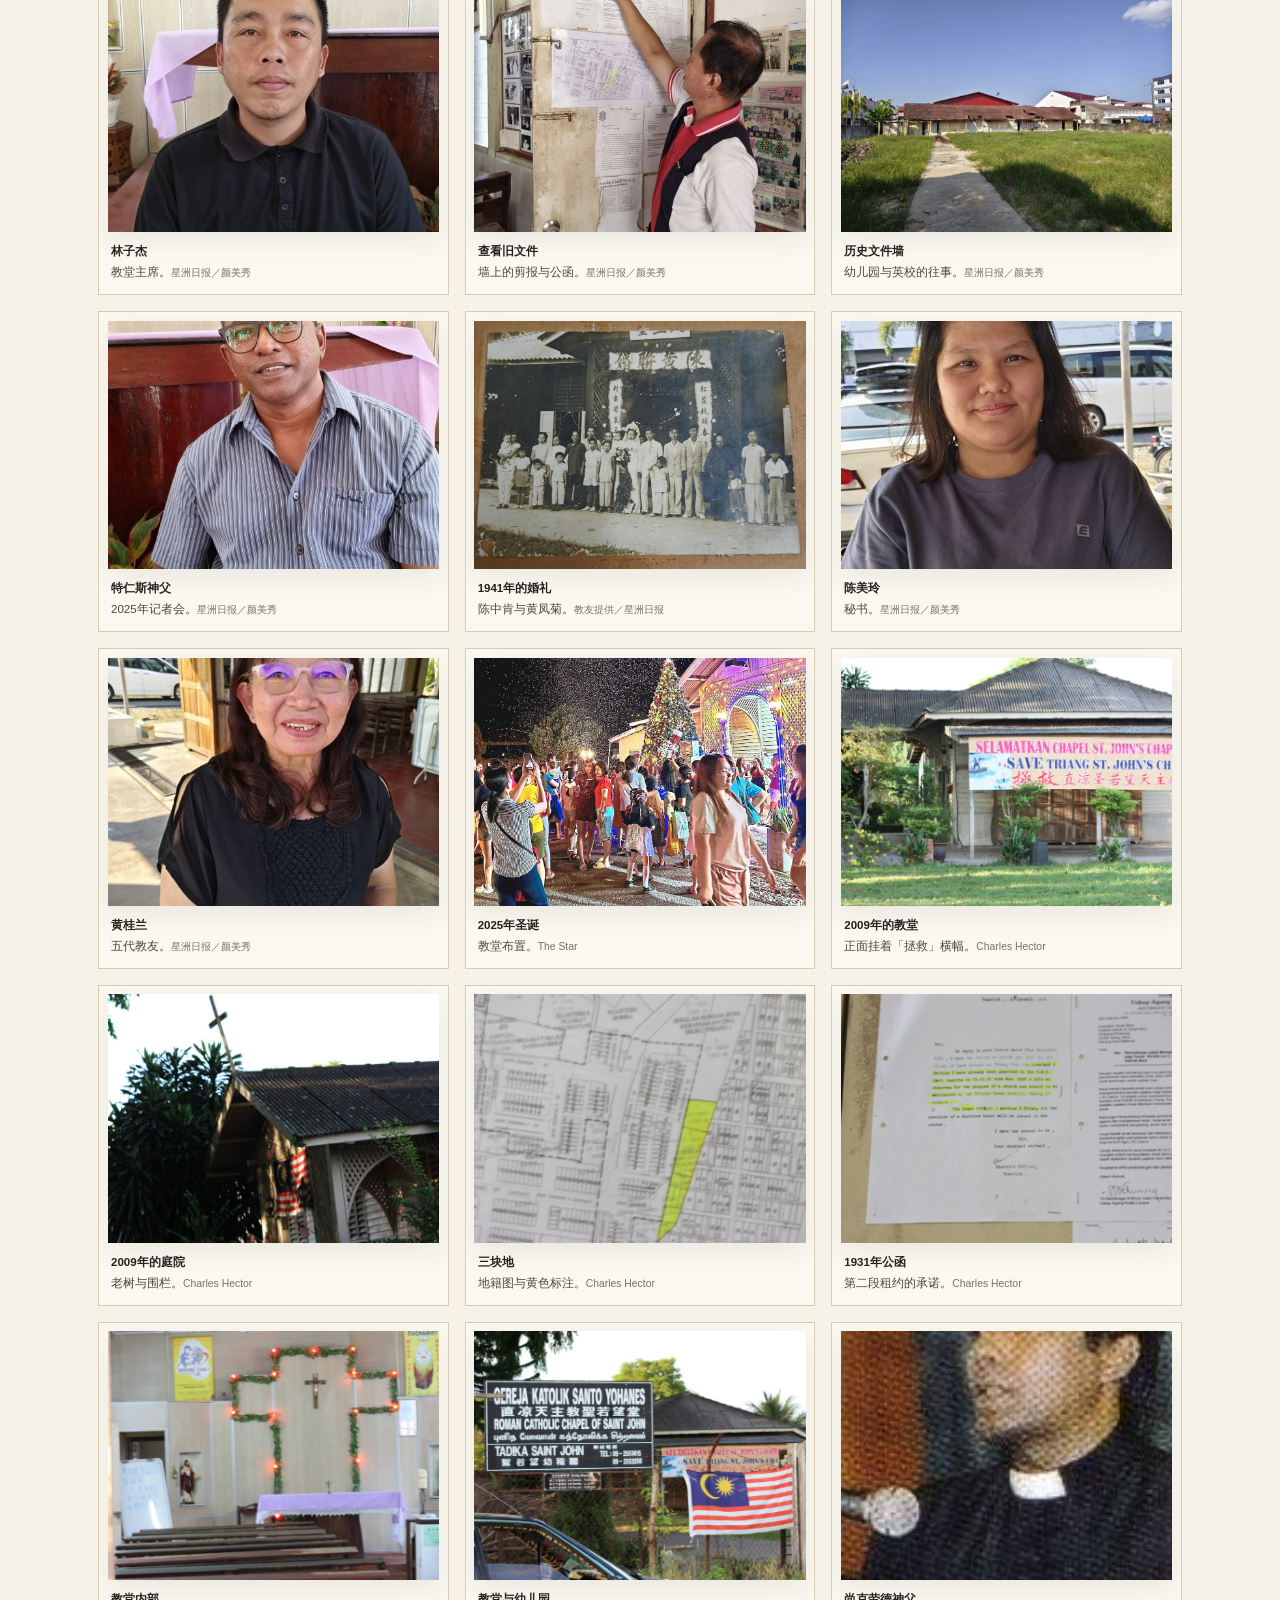
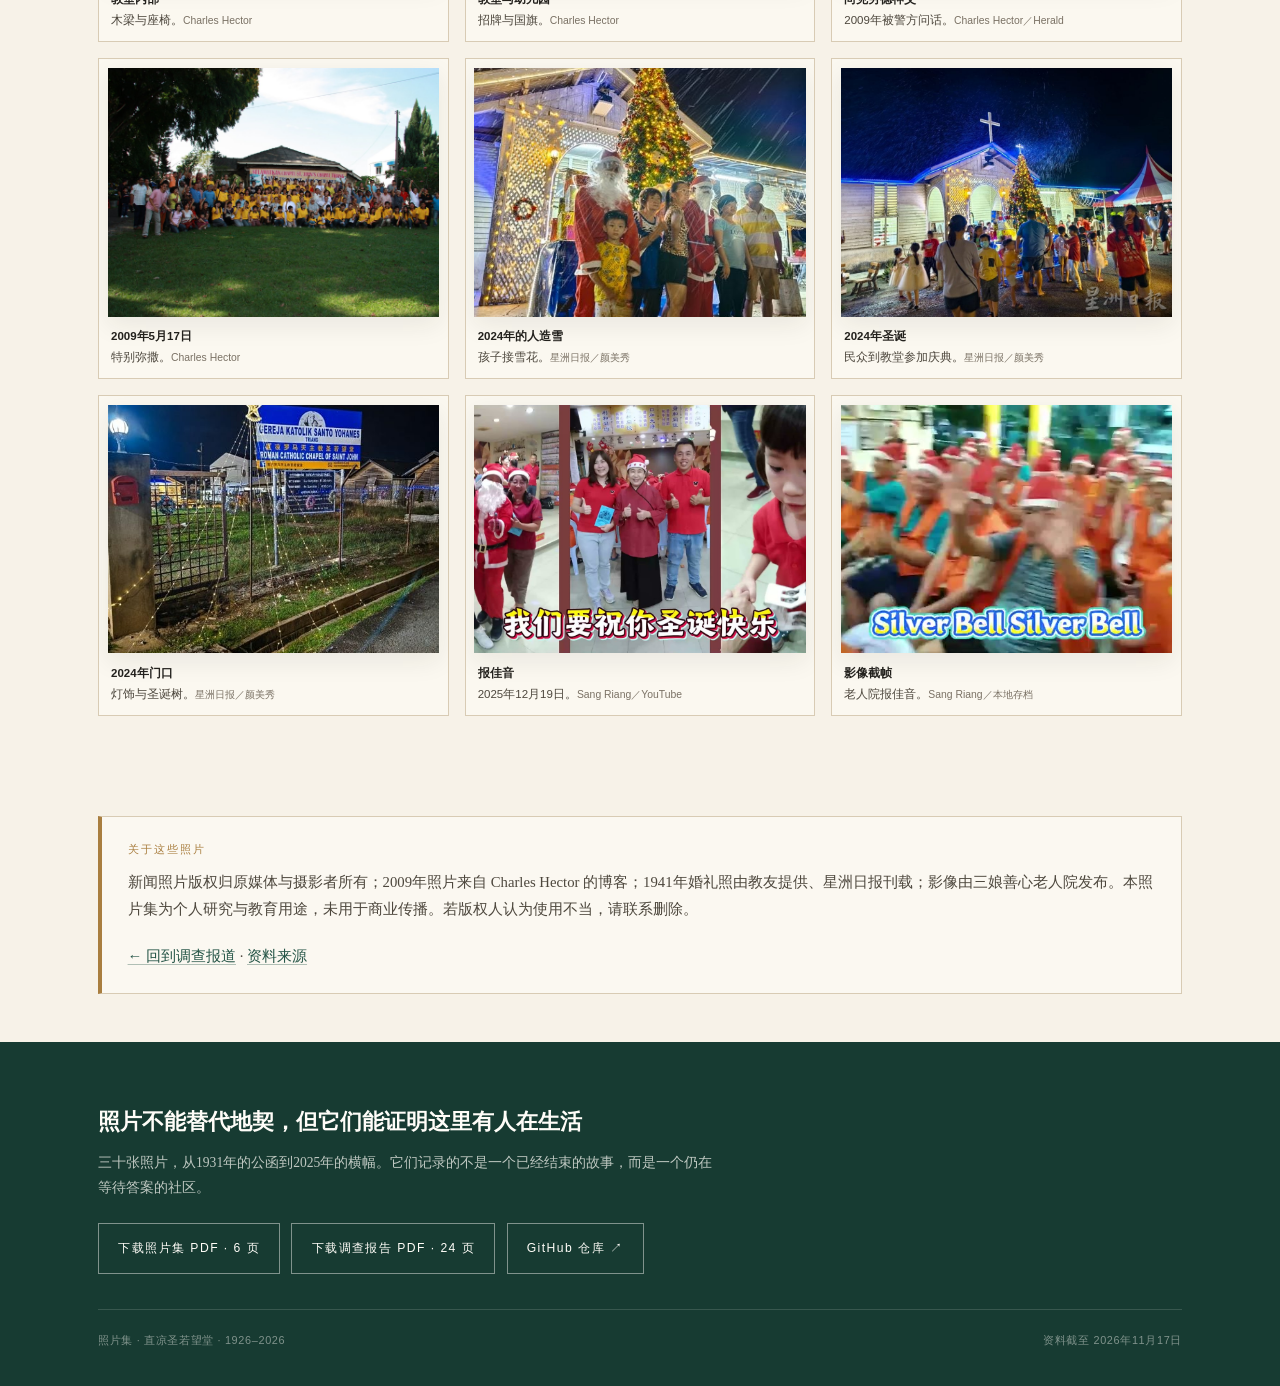
==== commit b2ce6cda: "Add direct PDF and GitHub download links to footers" ====
--- a/照片集.html
+++ b/照片集.html
@@ -5,6 +5,7 @@
 <meta name="viewport" content="width=device-width, initial-scale=1">
 <script>document.documentElement.classList.add('js');</script>
 <title>照片集｜直凉圣若望堂：三十张照片里的百年</title>
+<link rel="icon" href="favicon.svg" type="image/svg+xml">
 <meta name="description" content="直凉圣若望堂照片集：1931年公函、1941年婚礼、2009年抗争、2025年清空令与圣诞社区，共30张，附说明与来源。">
 <link rel="stylesheet" href="assets/style.css">
 </head>
@@ -211,6 +212,11 @@
   <div class="wrap">
     <h3>照片不能替代地契，但它们能证明这里有人在生活</h3>
     <p>三十张照片，从1931年的公函到2025年的横幅。它们记录的不是一个已经结束的故事，而是一个仍在等待答案的社区。</p>
+    <div class="no-print" style="margin-top:1.4rem;display:flex;flex-wrap:wrap;gap:.7rem">
+      <a class="btn on-dark" href="照片集.pdf">下载照片集 PDF · 6 页</a>
+      <a class="btn on-dark" href="直凉圣若望堂_调查报告.pdf">下载调查报告 PDF · 24 页</a>
+      <a class="btn on-dark" href="https://github.com/nsl5383/triang-st-john-chapel" target="_blank" rel="noopener">GitHub 仓库 ↗</a>
+    </div>
     <div class="footer-bottom">
       <span>照片集 · 直凉圣若望堂 · 1926–2026</span>
       <span>资料截至 2026年11月17日</span>
--- a/assets/style.css
+++ b/assets/style.css
@@ -481,6 +481,7 @@
 
 /* ---------- print ---------- */
 @media print{
+  .no-print{display:none!important}
   body{background:#fff;color:#000;font-size:10.5pt;line-height:1.7}
   .nav,#progress,#to-top,.scroll-cue,.filters,.lb-close,.lb-prev,.lb-next,.video-card video{display:none!important}
   .hero{min-height:auto;padding:2rem 0;background:#fff!important;color:#000}
